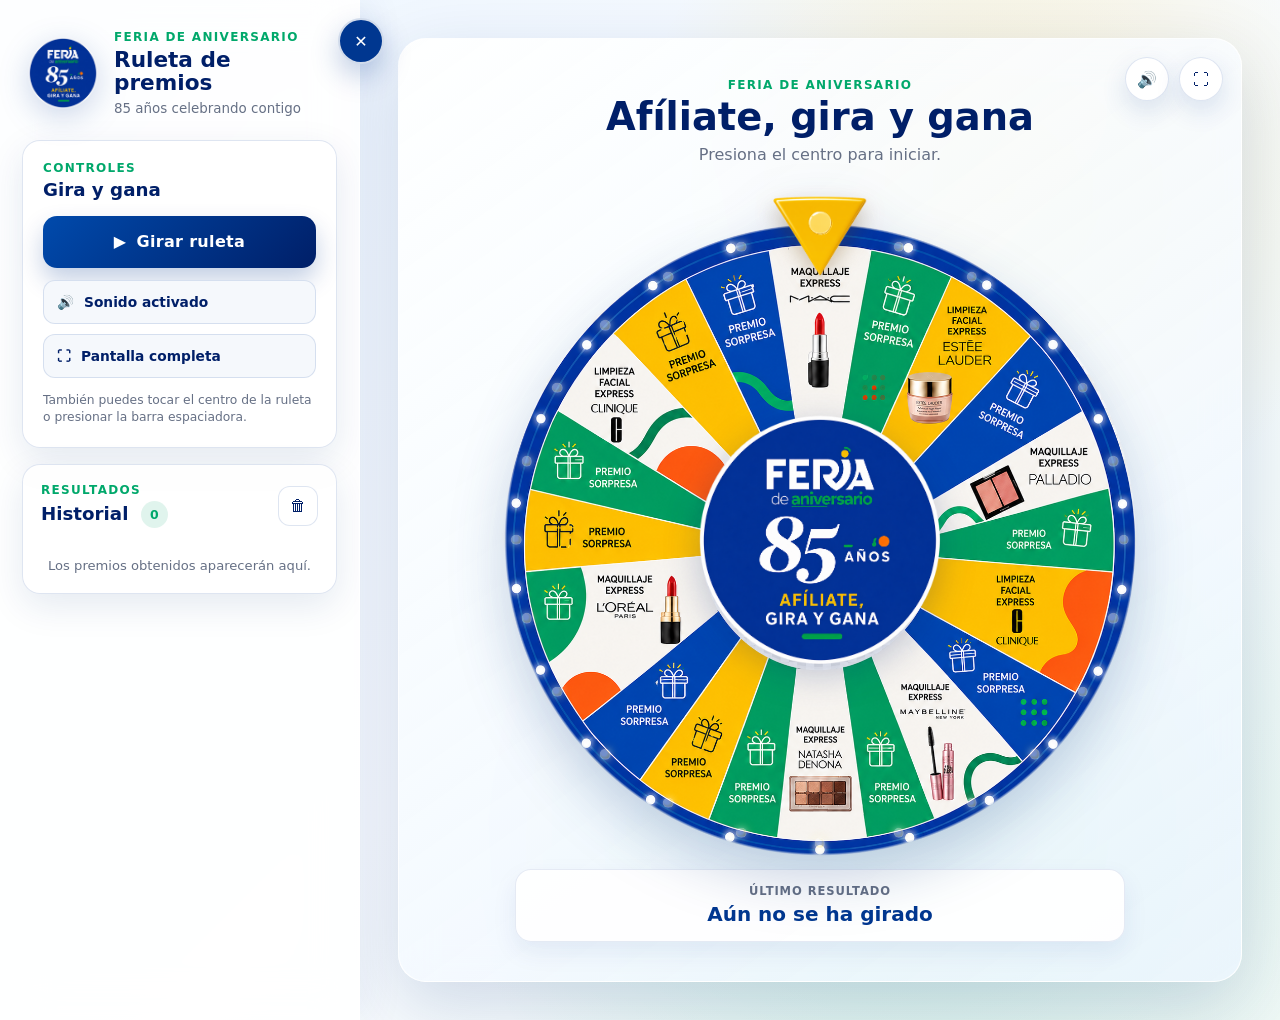
==== ruleta-web/index.html @ 68f23a46 "Add ruleta-web project" ====
<!DOCTYPE html>
<html lang="es">
<head>
  <meta charset="UTF-8" />
  <meta name="viewport" content="width=device-width, initial-scale=1.0, viewport-fit=cover" />

  <meta
    name="description"
    content="Ruleta interactiva de premios de la Feria de Aniversario."
  />

  <title>Ruleta de Premios | Feria de Aniversario</title>

  <link rel="preload" href="assets/ruleta-premios.png" as="image" />
  <link rel="preload" href="assets/centro-ruleta.png" as="image" />
  <link rel="preload" href="assets/flecha-ruleta.png" as="image" />
  <link rel="stylesheet" href="css/styles.css" />
</head>

<body>
  <canvas id="confettiCanvas" class="confetti-canvas" aria-hidden="true"></canvas>

  <button
    id="sidebarBackdrop"
    class="sidebar-backdrop"
    type="button"
    aria-label="Cerrar panel lateral"
    tabindex="-1"
  ></button>

  <button
    id="toggleSidebarBtn"
    class="sidebar-toggle"
    type="button"
    aria-label="Ocultar panel lateral"
    aria-controls="sidebar"
    aria-expanded="true"
  >
    <span id="sidebarToggleIcon" aria-hidden="true">✕</span>
  </button>

  <div id="app" class="app">
    <aside id="sidebar" class="sidebar">
      <header class="brand">
        <img
          class="brand-logo"
          src="assets/centro-ruleta.png"
          width="1254"
          height="1254"
          alt=""
          aria-hidden="true"
        />

        <div>
          <p class="brand-kicker">Feria de aniversario</p>
          <h1>Ruleta de premios</h1>
          <p class="brand-copy">85 años celebrando contigo</p>
        </div>
      </header>

      <section class="control-card" aria-labelledby="controlsTitle">
        <div class="section-heading">
          <div>
            <p class="section-kicker">Controles</p>
            <h2 id="controlsTitle">Gira y gana</h2>
          </div>
        </div>

        <button id="sidebarSpinBtn" class="primary-button" type="button">
          <span aria-hidden="true">▶</span>
          Girar ruleta
        </button>

        <div class="control-grid">
          <button id="soundBtn" class="secondary-button" type="button">
            <span id="soundIcon" aria-hidden="true">🔊</span>
            <span id="soundText">Sonido activado</span>
          </button>

          <button id="fullscreenBtn" class="secondary-button" type="button">
            <span id="fullscreenIcon" aria-hidden="true">⛶</span>
            <span id="fullscreenText">Pantalla completa</span>
          </button>
        </div>

        <p class="control-help">
          También puedes tocar el centro de la ruleta o presionar la barra espaciadora.
        </p>
      </section>

      <section class="history-card" aria-labelledby="historyTitle">
        <div class="history-header">
          <div>
            <p class="section-kicker">Resultados</p>
            <h2 id="historyTitle">
              Historial
              <span id="historyCount" class="history-count">0</span>
            </h2>
          </div>

          <button
            id="clearHistoryBtn"
            class="icon-button"
            type="button"
            aria-label="Limpiar historial"
            title="Limpiar historial"
          >
            🗑
          </button>
        </div>

        <ol id="historyList" class="history-list" aria-live="polite"></ol>

        <p id="emptyHistory" class="empty-history">
          Los premios obtenidos aparecerán aquí.
        </p>
      </section>
    </aside>

    <main class="main-content">
      <section class="wheel-panel" aria-labelledby="wheelTitle">
        <div class="stage-actions" aria-label="Acciones rápidas">
          <button
            id="quickSoundBtn"
            class="round-action"
            type="button"
            aria-label="Activar o desactivar sonido"
            title="Activar o desactivar sonido"
          >
            <span id="quickSoundIcon" aria-hidden="true">🔊</span>
          </button>

          <button
            id="quickFullscreenBtn"
            class="round-action"
            type="button"
            aria-label="Cambiar pantalla completa"
            title="Cambiar pantalla completa"
          >
            <span id="quickFullscreenIcon" aria-hidden="true">⛶</span>
          </button>
        </div>

        <div class="wheel-heading">
          <p class="section-kicker">Feria de aniversario</p>
          <h2 id="wheelTitle">Afíliate, gira y gana</h2>
          <p>Presiona el centro para iniciar.</p>
        </div>

        <div class="wheel-stage">
          <div id="wheelShell" class="wheel-shell" aria-busy="false">
            <div id="bulbRing" class="bulb-ring" aria-hidden="true"></div>

            <div id="wheelRotator" class="wheel-rotator">
              <img
                id="wheelImage"
                class="wheel-image"
                src="assets/ruleta-premios.png"
                width="1254"
                height="1254"
                alt="Ruleta de premios de la Feria de Aniversario"
                draggable="false"
              />
            </div>

            <img
              id="wheelCenter"
              class="wheel-center"
              src="assets/centro-ruleta.png"
              width="1254"
              height="1254"
              alt=""
              aria-hidden="true"
              draggable="false"
            />

            <button
              id="centerSpinBtn"
              class="center-spin-button"
              type="button"
              aria-label="Girar ruleta"
              title="Girar ruleta"
            ></button>

            <img
              id="wheelPointer"
              class="wheel-pointer"
              src="assets/flecha-ruleta.png"
              width="1254"
              height="1254"
              alt=""
              aria-hidden="true"
              draggable="false"
            />
          </div>
        </div>

        <div class="result-strip" aria-live="polite" aria-atomic="true">
          <span class="result-label">Último resultado</span>
          <strong id="lastResult">Aún no se ha girado</strong>
        </div>

        <button id="mobileSpinBtn" class="mobile-spin-button" type="button">
          Girar ruleta
        </button>
      </section>
    </main>
  </div>

  <div
    id="winnerOverlay"
    class="winner-overlay"
    role="dialog"
    aria-modal="true"
    aria-labelledby="winnerTitle"
    aria-describedby="winnerDescription"
    aria-hidden="true"
    hidden
    inert
  >
    <article id="winnerCard" class="winner-card" data-tone="blue">
      <button
        id="closeWinnerBtn"
        class="winner-close"
        type="button"
        aria-label="Cerrar resultado"
      >
        ✕
      </button>

      <div class="winner-icon" aria-hidden="true">🎁</div>

      <p class="winner-kicker">¡Premio obtenido!</p>
      <h2 id="winnerTitle">Premio sorpresa</h2>

      <p id="winnerDescription" class="winner-description">
        La ruleta ha seleccionado este premio.
      </p>

      <div class="winner-actions">
        <button id="spinAgainBtn" class="winner-primary" type="button">
          Girar otra vez
        </button>

        <button id="winnerCloseButton" class="winner-secondary" type="button">
          Cerrar
        </button>
      </div>
    </article>
  </div>

  <div id="toast" class="toast" role="status" aria-live="polite"></div>

  <script src="js/app.js"></script>
</body>
</html>
---- ruleta-web/css/styles.css ----
:root {
  --blue-950: #001f68;
  --blue-900: #003790;
  --blue-800: #004aac;
  --blue-700: #075cc2;
  --green-600: #00a86b;
  --green-500: #10b876;
  --yellow-500: #ffc400;
  --yellow-400: #ffd338;
  --orange-500: #ff6418;
  --paper: #fffefa;
  --white: #ffffff;
  --ink: #111827;
  --muted: #667085;
  --line: rgba(0, 55, 144, 0.13);
  --sidebar-width: 360px;
  --radius-lg: 28px;
  --radius-md: 18px;
  --shadow-soft: 0 22px 70px rgba(0, 45, 119, 0.16);
  --shadow-card: 0 12px 36px rgba(0, 45, 119, 0.1);
}

* {
  box-sizing: border-box;
}

html {
  color-scheme: light;
}

html,
body {
  min-width: 320px;
  min-height: 100%;
}

body {
  min-height: 100vh;
  min-height: 100dvh;
  margin: 0;
  overflow-x: hidden;
  background:
    radial-gradient(circle at 78% 18%, rgba(255, 196, 0, 0.18), transparent 23rem),
    radial-gradient(circle at 70% 78%, rgba(0, 168, 107, 0.16), transparent 28rem),
    linear-gradient(135deg, #edf6ff 0%, #f8fbff 52%, #eef8f5 100%);
  color: var(--ink);
  font-family:
    Inter, ui-sans-serif, system-ui, -apple-system, BlinkMacSystemFont, "Segoe UI",
    sans-serif;
}

body.modal-open,
body.mobile-menu-open {
  overflow: hidden;
}

[hidden] {
  display: none !important;
}

button,
img {
  -webkit-tap-highlight-color: transparent;
}

button {
  border: 0;
  font: inherit;
}

button:not(:disabled) {
  cursor: pointer;
}

button:focus-visible {
  outline: 4px solid rgba(255, 196, 0, 0.42);
  outline-offset: 3px;
}

img {
  display: block;
  max-width: 100%;
  user-select: none;
}

.app {
  min-height: 100vh;
  min-height: 100dvh;
  display: grid;
  grid-template-columns: var(--sidebar-width) minmax(0, 1fr);
  transition: grid-template-columns 320ms ease;
}

.sidebar {
  position: relative;
  z-index: 60;
  min-width: 0;
  padding: 26px 22px;
  overflow-x: hidden;
  overflow-y: auto;
  border-right: 1px solid rgba(255, 255, 255, 0.8);
  background: rgba(255, 255, 255, 0.88);
  box-shadow: 12px 0 34px rgba(0, 55, 144, 0.06);
  backdrop-filter: blur(22px);
  transition:
    opacity 220ms ease,
    transform 320ms ease,
    padding 320ms ease;
}

.app.sidebar-collapsed {
  grid-template-columns: 0 minmax(0, 1fr);
}

.app.sidebar-collapsed .sidebar {
  padding-inline: 0;
  opacity: 0;
  pointer-events: none;
  transform: translateX(-100%);
}

.sidebar-toggle {
  position: fixed;
  top: max(18px, env(safe-area-inset-top));
  left: calc(var(--sidebar-width) - 22px);
  z-index: 90;
  width: 46px;
  height: 46px;
  display: grid;
  place-items: center;
  border: 2px solid rgba(255, 255, 255, 0.82);
  border-radius: 50%;
  background: var(--blue-900);
  color: var(--white);
  box-shadow: 0 12px 28px rgba(0, 55, 144, 0.25);
  transition:
    left 320ms ease,
    transform 180ms ease,
    background 180ms ease;
}

.sidebar-toggle:hover {
  background: var(--blue-700);
  transform: scale(1.05);
}

body.sidebar-is-collapsed .sidebar-toggle {
  left: 18px;
}

.sidebar-backdrop {
  position: fixed;
  inset: 0;
  z-index: 50;
  display: none;
  background: rgba(0, 31, 104, 0.42);
  opacity: 0;
  pointer-events: none;
  transition: opacity 240ms ease;
}

.brand {
  display: grid;
  grid-template-columns: 74px minmax(0, 1fr);
  gap: 14px;
  align-items: center;
  padding: 4px 14px 24px 4px;
}

.brand-logo {
  width: 74px;
  height: 74px;
  object-fit: contain;
  filter: drop-shadow(0 8px 15px rgba(0, 55, 144, 0.2));
}

.brand-kicker,
.section-kicker {
  margin: 0 0 4px;
  color: var(--green-600);
  font-size: 0.75rem;
  font-weight: 900;
  letter-spacing: 0.11em;
  text-transform: uppercase;
}

.brand h1,
.section-heading h2,
.history-header h2 {
  margin: 0;
  color: var(--blue-950);
}

.brand h1 {
  font-size: 1.35rem;
  line-height: 1.08;
}

.brand-copy {
  margin: 6px 0 0;
  color: var(--muted);
  font-size: 0.84rem;
}

.control-card,
.history-card {
  border: 1px solid var(--line);
  border-radius: var(--radius-md);
  background: rgba(255, 255, 255, 0.94);
  box-shadow: var(--shadow-card);
}

.control-card {
  padding: 20px;
}

.section-heading {
  margin-bottom: 16px;
}

.section-heading h2,
.history-header h2 {
  font-size: 1.14rem;
}

.primary-button,
.mobile-spin-button,
.winner-primary {
  width: 100%;
  min-height: 52px;
  display: inline-flex;
  align-items: center;
  justify-content: center;
  gap: 10px;
  border-radius: 14px;
  background: linear-gradient(135deg, var(--blue-800), var(--blue-950));
  color: var(--white);
  font-weight: 900;
  letter-spacing: 0.02em;
  box-shadow: 0 12px 24px rgba(0, 55, 144, 0.24);
  transition:
    transform 180ms ease,
    box-shadow 180ms ease,
    filter 180ms ease;
}

.primary-button:hover,
.mobile-spin-button:hover,
.winner-primary:hover {
  transform: translateY(-2px);
  box-shadow: 0 16px 30px rgba(0, 55, 144, 0.3);
  filter: brightness(1.06);
}

.primary-button:disabled,
.mobile-spin-button:disabled,
.winner-primary:disabled,
.center-spin-button:disabled {
  cursor: not-allowed;
  opacity: 0.58;
}

.control-grid {
  display: grid;
  grid-template-columns: 1fr;
  gap: 10px;
  margin-top: 12px;
}

.secondary-button {
  min-height: 44px;
  display: flex;
  align-items: center;
  gap: 10px;
  padding: 10px 13px;
  border: 1px solid var(--line);
  border-radius: 12px;
  background: #f5f8fc;
  color: var(--blue-950);
  font-size: 0.86rem;
  font-weight: 800;
  transition:
    background 180ms ease,
    transform 180ms ease;
}

.secondary-button:hover {
  background: #eaf2fb;
  transform: translateY(-1px);
}

.control-help {
  margin: 14px 0 0;
  color: var(--muted);
  font-size: 0.77rem;
  line-height: 1.45;
}

.history-card {
  margin-top: 16px;
  padding: 18px;
}

.history-header {
  display: flex;
  align-items: center;
  justify-content: space-between;
  gap: 12px;
  margin-bottom: 14px;
}

.history-count {
  display: inline-grid;
  min-width: 27px;
  height: 27px;
  place-items: center;
  margin-left: 6px;
  padding-inline: 7px;
  border-radius: 999px;
  background: rgba(0, 168, 107, 0.12);
  color: var(--green-600);
  font-size: 0.78rem;
  vertical-align: middle;
}

.icon-button,
.round-action {
  display: grid;
  place-items: center;
  border: 1px solid var(--line);
  background: var(--white);
  color: var(--blue-950);
  transition:
    transform 180ms ease,
    background 180ms ease;
}

.icon-button {
  width: 40px;
  height: 40px;
  border-radius: 12px;
}

.icon-button:hover,
.round-action:hover {
  background: #edf4fc;
  transform: scale(1.05);
}

.history-list {
  max-height: min(300px, 32dvh);
  margin: 0;
  padding: 0;
  overflow-y: auto;
  list-style: none;
  scrollbar-width: thin;
}

.history-item {
  display: grid;
  grid-template-columns: 34px minmax(0, 1fr) auto;
  gap: 10px;
  align-items: center;
  padding: 11px 4px;
  border-top: 1px solid rgba(0, 55, 144, 0.08);
}

.history-item:first-child {
  border-top: 0;
}

.history-position {
  width: 32px;
  height: 32px;
  display: grid;
  place-items: center;
  border-radius: 10px;
  background: rgba(0, 55, 144, 0.08);
  color: var(--blue-900);
  font-size: 0.78rem;
  font-weight: 900;
}

.history-prize {
  min-width: 0;
}

.history-prize strong {
  display: block;
  overflow: hidden;
  color: var(--blue-950);
  font-size: 0.84rem;
  text-overflow: ellipsis;
  white-space: nowrap;
}

.history-prize span,
.history-time {
  color: var(--muted);
  font-size: 0.7rem;
}

.empty-history {
  margin: 16px 2px 2px;
  color: var(--muted);
  font-size: 0.82rem;
  text-align: center;
}

.main-content {
  position: relative;
  min-width: 0;
  min-height: 100vh;
  min-height: 100dvh;
  display: grid;
  place-items: center;
  padding: clamp(18px, 3vw, 42px);
}

.wheel-panel {
  position: relative;
  width: min(100%, 1050px);
  min-height: 0;
  display: flex;
  flex-direction: column;
  align-items: center;
  justify-content: center;
  padding: clamp(22px, 3vw, 42px);
  border: 1px solid rgba(255, 255, 255, 0.82);
  border-radius: var(--radius-lg);
  background:
    linear-gradient(145deg, rgba(255, 255, 255, 0.92), rgba(235, 245, 255, 0.78));
  box-shadow: var(--shadow-soft);
  backdrop-filter: blur(18px);
}

.stage-actions {
  position: absolute;
  top: 18px;
  right: 18px;
  z-index: 20;
  display: flex;
  gap: 10px;
}

.round-action {
  width: 44px;
  height: 44px;
  border-radius: 50%;
  box-shadow: 0 10px 26px rgba(0, 55, 144, 0.14);
  backdrop-filter: blur(10px);
}

.wheel-heading {
  position: relative;
  z-index: 8;
  width: min(100%, 700px);
  margin-bottom: 0;
  padding-inline: 76px;
  text-align: center;
}

.wheel-heading h2 {
  margin: 0;
  color: var(--blue-950);
  font-size: clamp(1.6rem, 3vw, 2.45rem);
  line-height: 1.08;
  text-wrap: balance;
}

.wheel-heading > p:last-child {
  margin: 8px 0 0;
  color: var(--muted);
}

.wheel-stage {
  width: 100%;
  display: grid;
  place-items: center;
  padding-top: clamp(32px, 5vw, 58px);
}

.wheel-shell {
  position: relative;
  width: min(720px, 100%, calc(100dvh - 265px));
  min-width: 280px;
  aspect-ratio: 1;
  isolation: isolate;
  filter: drop-shadow(0 24px 28px rgba(0, 45, 119, 0.21));
}

.wheel-rotator,
.wheel-image {
  width: 100%;
  height: 100%;
}

.wheel-rotator {
  position: absolute;
  inset: 0;
  z-index: 1;
  will-change: transform;
}

.wheel-image {
  object-fit: contain;
}

.wheel-center {
  position: absolute;
  top: 50%;
  left: 50%;
  z-index: 5;
  width: 41%;
  height: auto;
  transform: translate(-50%, -50%);
  filter: drop-shadow(0 10px 18px rgba(0, 31, 104, 0.24));
  pointer-events: none;
}

.center-spin-button {
  position: absolute;
  top: 50%;
  left: 50%;
  z-index: 6;
  width: 36%;
  aspect-ratio: 1;
  border-radius: 50%;
  background: transparent;
  transform: translate(-50%, -50%);
}

.center-spin-button::after {
  position: absolute;
  inset: 4%;
  border: 3px solid transparent;
  border-radius: inherit;
  content: "";
  transition:
    border-color 180ms ease,
    box-shadow 180ms ease,
    transform 180ms ease;
}

.center-spin-button:hover::after,
.center-spin-button:focus-visible::after {
  border-color: rgba(255, 196, 0, 0.72);
  box-shadow:
    0 0 0 7px rgba(255, 196, 0, 0.11),
    0 0 28px rgba(255, 196, 0, 0.38);
  transform: scale(1.025);
}

.wheel-pointer {
  position: absolute;
  top: -4.5%;
  left: 50%;
  z-index: 10;
  width: 15.5%;
  height: auto;
  transform: translateX(-50%);
  transform-origin: 50% 20%;
  filter: drop-shadow(0 10px 10px rgba(104, 61, 0, 0.27));
  pointer-events: none;
}

.bulb-ring {
  position: absolute;
  inset: 0;
  z-index: 3;
  pointer-events: none;
}

.bulb {
  position: absolute;
  width: 1.65%;
  min-width: 7px;
  aspect-ratio: 1;
  border: 1px solid rgba(255, 255, 255, 0.86);
  border-radius: 50%;
  background: radial-gradient(circle at 36% 34%, #ffffff 0 34%, #fff7bc 52%, #ffd53d 100%);
  box-shadow:
    0 0 6px rgba(255, 255, 255, 0.9),
    0 0 12px rgba(255, 218, 74, 0.55);
  transform: translate(-50%, -50%);
  animation: bulbIdle 2.2s ease-in-out infinite;
  opacity: 0.45;
}

.wheel-shell.is-spinning .bulb {
  animation: bulbRunning 620ms ease-in-out infinite;
}

.wheel-shell.is-spinning .wheel-pointer {
  animation: pointerBounce 120ms ease-in-out infinite alternate;
}

.wheel-shell.is-spinning .wheel-center {
  animation: centerGlow 900ms ease-in-out infinite alternate;
}

.result-strip {
  width: min(100%, 610px);
  display: grid;
  gap: 4px;
  margin-top: 12px;
  padding: 14px 20px;
  border: 1px solid rgba(0, 55, 144, 0.1);
  border-radius: 16px;
  background: rgba(255, 255, 255, 0.92);
  box-shadow: 0 10px 24px rgba(0, 55, 144, 0.08);
  text-align: center;
}

.result-label {
  color: var(--muted);
  font-size: 0.72rem;
  font-weight: 800;
  letter-spacing: 0.08em;
  text-transform: uppercase;
}

.result-strip strong {
  color: var(--blue-900);
  font-size: clamp(1rem, 2vw, 1.25rem);
  line-height: 1.25;
  overflow-wrap: anywhere;
  hyphens: auto;
}

.mobile-spin-button {
  display: none;
  width: min(100%, 420px);
  margin-top: 14px;
}

.winner-overlay {
  position: fixed;
  inset: 0;
  z-index: 100;
  display: grid;
  place-items: center;
  padding: 20px;
  background: rgba(0, 24, 75, 0.66);
  backdrop-filter: blur(12px);
  opacity: 0;
  pointer-events: none;
  transition: opacity 260ms ease;
}

.winner-overlay.is-visible {
  opacity: 1;
  pointer-events: auto;
}

.winner-card {
  position: relative;
  width: min(100%, 520px);
  max-height: min(90dvh, 720px);
  overflow: auto;
  padding: 44px 34px 34px;
  border: 2px solid rgba(255, 255, 255, 0.82);
  border-radius: 30px;
  background:
    radial-gradient(circle at 50% 0%, rgba(255, 255, 255, 0.26), transparent 16rem),
    linear-gradient(145deg, var(--blue-800), var(--blue-950));
  color: var(--white);
  box-shadow: 0 34px 90px rgba(0, 14, 58, 0.42);
  text-align: center;
  transform: translateY(24px) scale(0.92);
  transition: transform 360ms cubic-bezier(0.18, 0.89, 0.32, 1.28);
}

.winner-overlay.is-visible .winner-card {
  transform: translateY(0) scale(1);
}

.winner-card[data-tone="green"] {
  background:
    radial-gradient(circle at 50% 0%, rgba(255, 255, 255, 0.25), transparent 16rem),
    linear-gradient(145deg, #11b779, #007d50);
}

.winner-card[data-tone="yellow"] {
  background:
    radial-gradient(circle at 50% 0%, rgba(255, 255, 255, 0.45), transparent 16rem),
    linear-gradient(145deg, #ffd642, #f2a900);
  color: #17233e;
}

.winner-card[data-tone="white"] {
  background:
    radial-gradient(circle at 50% 0%, rgba(0, 168, 107, 0.12), transparent 16rem),
    linear-gradient(145deg, #ffffff, #edf4fb);
  color: var(--blue-950);
}

.winner-close {
  position: absolute;
  top: 16px;
  right: 16px;
  width: 42px;
  height: 42px;
  border-radius: 50%;
  background: rgba(255, 255, 255, 0.16);
  color: currentColor;
  font-weight: 900;
}

.winner-icon {
  width: 92px;
  height: 92px;
  display: grid;
  place-items: center;
  margin: 0 auto 18px;
  border: 2px solid rgba(255, 255, 255, 0.56);
  border-radius: 50%;
  background: rgba(255, 255, 255, 0.16);
  box-shadow: 0 16px 34px rgba(0, 0, 0, 0.16);
  font-size: 2.8rem;
  animation: prizeFloat 1.5s ease-in-out infinite;
}

.winner-kicker {
  margin: 0 0 8px;
  color: var(--yellow-400);
  font-size: 0.86rem;
  font-weight: 950;
  letter-spacing: 0.13em;
  text-transform: uppercase;
}

.winner-card[data-tone="yellow"] .winner-kicker,
.winner-card[data-tone="white"] .winner-kicker {
  color: var(--green-600);
}

.winner-card h2 {
  margin: 0;
  font-size: clamp(1.8rem, 5vw, 3rem);
  line-height: 1.08;
  overflow-wrap: anywhere;
  hyphens: auto;
  text-wrap: balance;
}

.winner-description {
  margin: 16px auto 26px;
  max-width: 36ch;
  color: rgba(255, 255, 255, 0.82);
  line-height: 1.55;
}

.winner-card[data-tone="yellow"] .winner-description,
.winner-card[data-tone="white"] .winner-description {
  color: rgba(17, 24, 39, 0.68);
}

.winner-actions {
  display: grid;
  grid-template-columns: 1fr 1fr;
  gap: 12px;
}

.winner-primary,
.winner-secondary {
  min-height: 50px;
  border-radius: 14px;
  font-weight: 900;
}

.winner-primary {
  background: var(--yellow-500);
  color: var(--blue-950);
  box-shadow: 0 12px 28px rgba(255, 196, 0, 0.24);
}

.winner-secondary {
  border: 1px solid rgba(255, 255, 255, 0.38);
  background: rgba(255, 255, 255, 0.14);
  color: currentColor;
}

.winner-card[data-tone="yellow"] .winner-secondary,
.winner-card[data-tone="white"] .winner-secondary {
  border-color: rgba(0, 55, 144, 0.16);
  background: rgba(0, 55, 144, 0.08);
}

.confetti-canvas {
  position: fixed;
  inset: 0;
  z-index: 120;
  width: 100%;
  height: 100%;
  pointer-events: none;
}

.toast {
  position: fixed;
  right: max(22px, env(safe-area-inset-right));
  bottom: max(22px, env(safe-area-inset-bottom));
  z-index: 130;
  max-width: min(90vw, 420px);
  padding: 13px 18px;
  border-radius: 12px;
  background: var(--blue-950);
  color: var(--white);
  box-shadow: 0 16px 36px rgba(0, 31, 104, 0.26);
  font-size: 0.88rem;
  font-weight: 800;
  opacity: 0;
  pointer-events: none;
  transform: translateY(12px);
  transition:
    opacity 180ms ease,
    transform 180ms ease;
}

.toast.is-visible {
  opacity: 1;
  transform: translateY(0);
}

@keyframes bulbIdle {
  0%,
  100% {
    opacity: 0.35;
    filter: brightness(0.8);
  }

  50% {
    opacity: 0.82;
    filter: brightness(1.25);
  }
}

@keyframes bulbRunning {
  0%,
  100% {
    opacity: 0.28;
    filter: brightness(0.72);
  }

  50% {
    opacity: 1;
    filter: brightness(1.45);
    box-shadow:
      0 0 8px #ffffff,
      0 0 18px rgba(255, 218, 74, 0.92),
      0 0 30px rgba(255, 196, 0, 0.5);
  }
}

@keyframes pointerBounce {
  from {
    transform: translateX(-50%) rotate(-1.4deg);
  }

  to {
    transform: translateX(-50%) rotate(1.4deg);
  }
}

@keyframes centerGlow {
  from {
    filter: drop-shadow(0 10px 18px rgba(0, 31, 104, 0.24));
  }

  to {
    filter:
      drop-shadow(0 10px 18px rgba(0, 31, 104, 0.24))
      drop-shadow(0 0 18px rgba(255, 196, 0, 0.34));
  }
}

@keyframes prizeFloat {
  0%,
  100% {
    transform: translateY(0) rotate(-3deg);
  }

  50% {
    transform: translateY(-7px) rotate(3deg);
  }
}

@media (max-width: 1100px) {
  :root {
    --sidebar-width: 320px;
  }

  .wheel-shell {
    width: min(680px, 100%, calc(100dvh - 255px));
  }
}

@media (max-width: 820px) {
  .app,
  .app.sidebar-collapsed {
    grid-template-columns: 1fr;
  }

  .sidebar {
    position: fixed;
    inset: 0 auto 0 0;
    width: min(88vw, 360px);
    padding-top: max(78px, calc(env(safe-area-inset-top) + 68px));
    transform: translateX(0);
  }

  .app.sidebar-collapsed .sidebar {
    width: min(88vw, 360px);
    padding-inline: 22px;
    opacity: 1;
    transform: translateX(-105%);
  }

  .sidebar-toggle,
  body.sidebar-is-collapsed .sidebar-toggle {
    left: 16px;
  }

  .sidebar-backdrop {
    display: block;
  }

  body.mobile-menu-open .sidebar-backdrop {
    opacity: 1;
    pointer-events: auto;
  }

  .main-content {
    padding:
      max(76px, calc(env(safe-area-inset-top) + 66px))
      14px
      max(18px, env(safe-area-inset-bottom));
  }

  .wheel-panel {
    width: 100%;
    padding: 22px 12px 20px;
  }

  .stage-actions {
    top: 14px;
    right: 14px;
  }

  .wheel-heading {
    padding-inline: 74px;
  }

  .wheel-stage {
    padding-top: clamp(30px, 7vw, 50px);
  }

  .wheel-shell {
    width: min(620px, calc(100vw - 44px), calc(100dvh - 260px));
    min-width: 260px;
  }

  .mobile-spin-button {
    display: inline-flex;
  }
}

@media (max-width: 560px) {
  .main-content {
    padding-inline: 8px;
  }

  .wheel-panel {
    border-radius: 22px;
    padding-inline: 9px;
  }

  .stage-actions {
    gap: 6px;
  }

  .round-action {
    width: 40px;
    height: 40px;
  }

  .wheel-heading {
    padding-inline: 58px;
  }

  .wheel-heading .section-kicker {
    max-width: calc(100% - 92px);
    margin-inline: auto;
  }

  .wheel-heading h2 {
    font-size: clamp(1.35rem, 7vw, 1.8rem);
  }

  .wheel-heading > p:last-child {
    display: none;
  }

  .wheel-stage {
    padding-top: clamp(28px, 8vw, 44px);
  }

  .wheel-shell {
    width: min(calc(100vw - 26px), calc(100dvh - 245px), 560px);
    min-width: 250px;
  }

  .wheel-center {
    width: 40%;
  }

  .result-strip {
    margin-top: 8px;
    padding: 11px 14px;
  }

  .result-strip strong {
    font-size: 0.95rem;
  }

  .winner-card {
    padding: 42px 22px 24px;
    border-radius: 24px;
  }

  .winner-card h2 {
    font-size: clamp(1.55rem, 7vw, 2.2rem);
  }

  .winner-actions {
    grid-template-columns: 1fr;
  }
}

@media (max-width: 380px) {
  .wheel-heading {
    padding-inline: 42px;
  }

  .stage-actions {
    top: 10px;
    right: 10px;
  }

  .round-action {
    width: 36px;
    height: 36px;
  }

  .wheel-shell {
    min-width: 230px;
  }
}

@media (max-height: 680px) and (orientation: landscape) {
  .main-content {
    padding-block: 10px;
  }

  .wheel-panel {
    width: min(100%, 980px);
    padding: 10px 18px;
  }

  .wheel-heading .section-kicker,
  .wheel-heading > p:last-child {
    display: none;
  }

  .wheel-heading h2 {
    font-size: clamp(1.2rem, 3.6vh, 1.75rem);
  }

  .wheel-stage {
    padding-top: 24px;
  }

  .wheel-shell {
    width: min(64dvh, 56vw, 500px);
    min-width: 230px;
  }

  .result-strip {
    width: min(100%, 520px);
    margin-top: 3px;
    padding: 7px 12px;
  }

  .result-label {
    display: none;
  }

  .mobile-spin-button {
    min-height: 42px;
    margin-top: 6px;
  }
}

@media (prefers-reduced-motion: reduce) {
  *,
  *::before,
  *::after {
    scroll-behavior: auto !important;
    animation-duration: 0.001ms !important;
    animation-iteration-count: 1 !important;
    transition-duration: 0.001ms !important;
  }
}
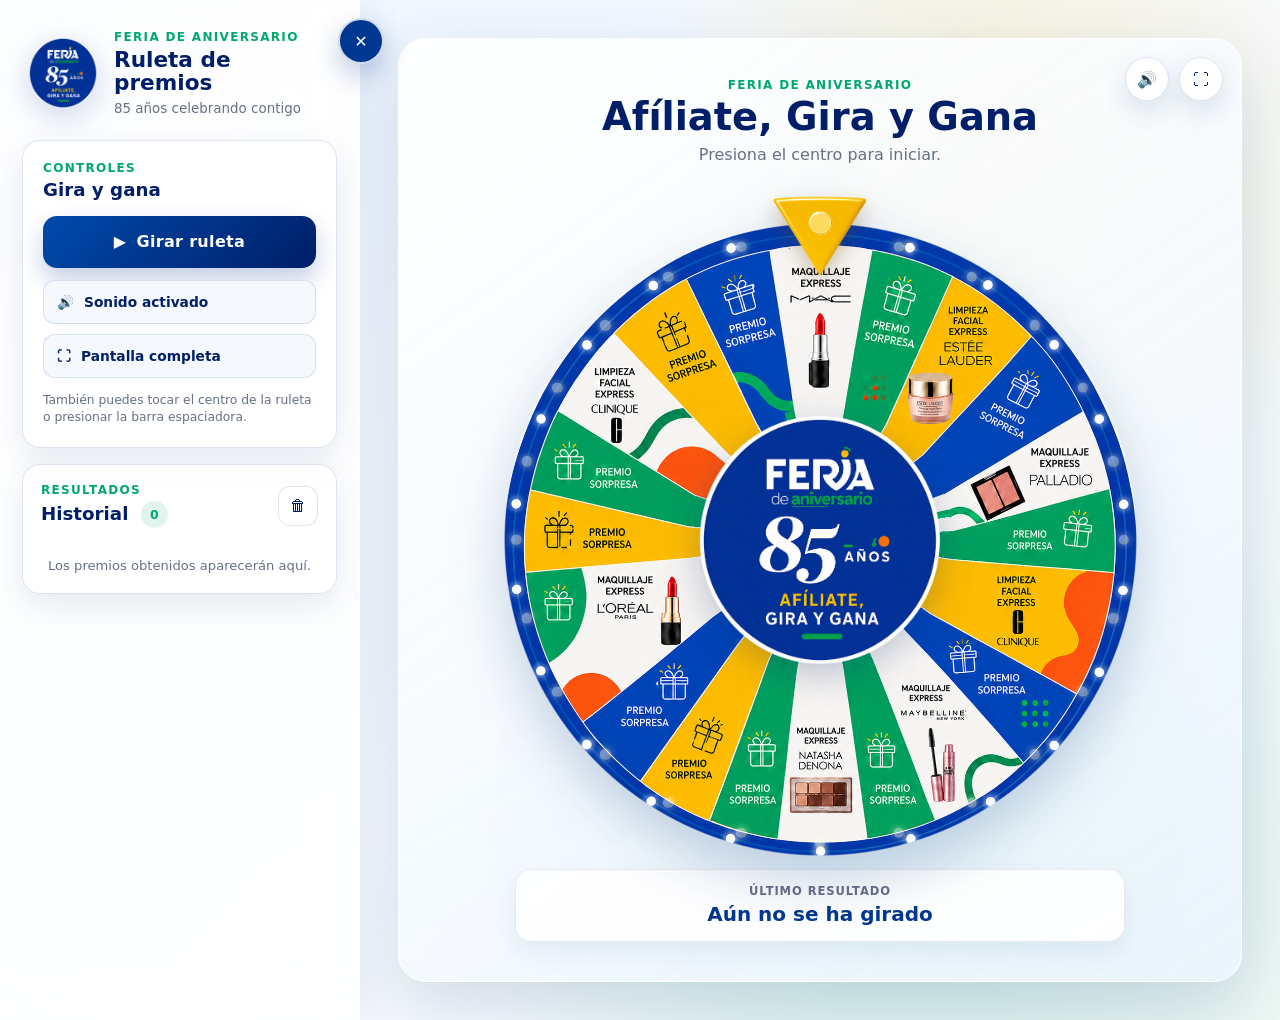
==== commit 98385a20: "CAMBIOS COMPLETADOS" ====
--- a/ruleta-web/index.html
+++ b/ruleta-web/index.html
@@ -143,7 +143,7 @@
 
         <div class="wheel-heading">
           <p class="section-kicker">Feria de aniversario</p>
-          <h2 id="wheelTitle">Afíliate, gira y gana</h2>
+          <h2 id="wheelTitle">Afíliate, Gira y Gana</h2>
           <p>Presiona el centro para iniciar.</p>
         </div>
 
